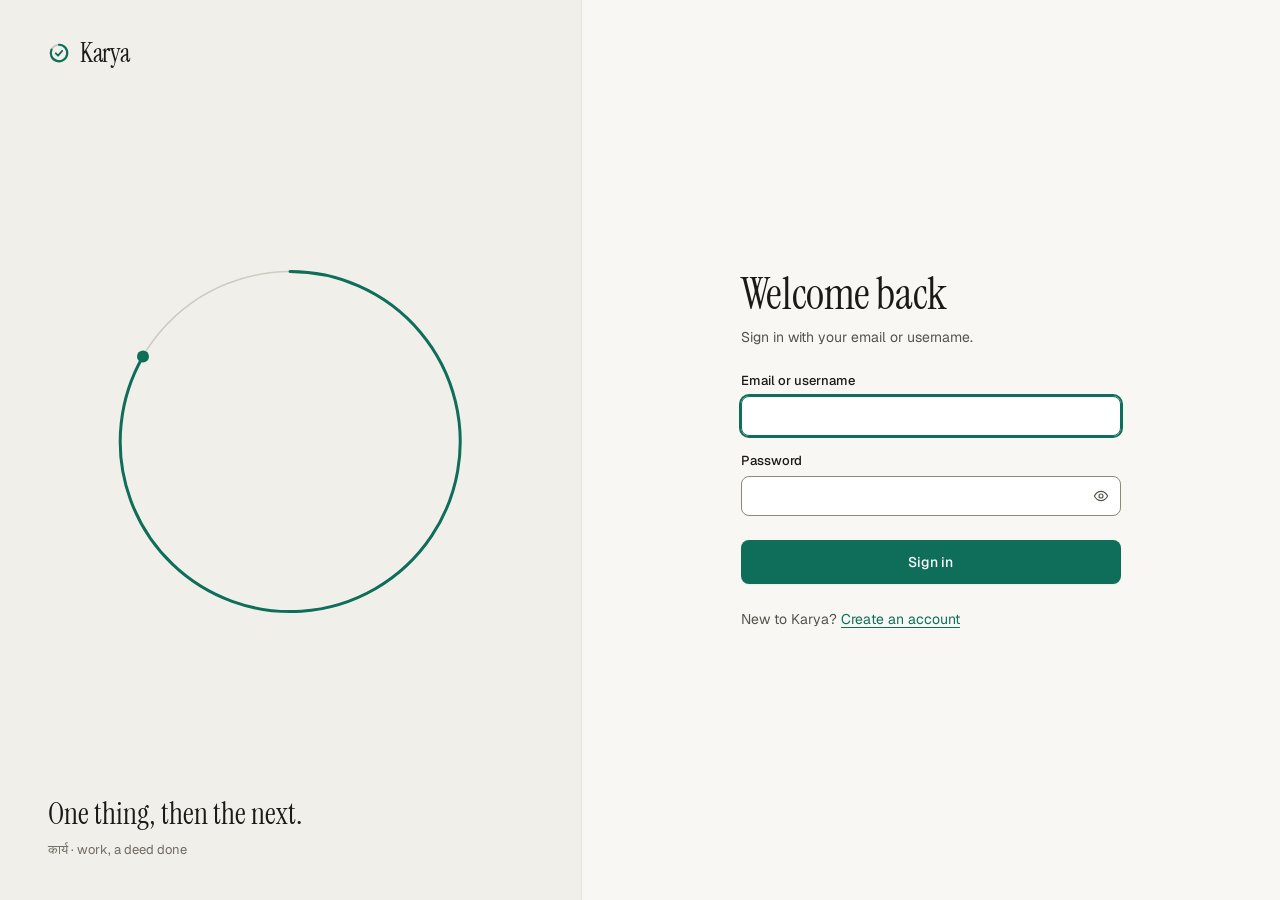
==== frontend/login.html @ 40650b85 "feat: add vanilla JavaScript frontend for Karya" ====
<!doctype html>
<html lang="en">
<head>
<meta charset="utf-8">
<meta name="viewport" content="width=device-width, initial-scale=1">
<title>Sign in · Karya</title>
<link rel="preconnect" href="https://fonts.googleapis.com">
<link href="https://fonts.googleapis.com/css2?family=Geist:wght@400;500;600&family=Instrument+Serif&display=swap" rel="stylesheet">
<link rel="stylesheet" href="css/tokens.css">
<link rel="stylesheet" href="css/components.css">
<link rel="stylesheet" href="css/pages.css">
</head>
<body>
<div class="auth">
  <aside class="auth-aside">
    <a class="brand" href="login.html" aria-label="Karya"><svg viewBox="0 0 24 24" fill="none" aria-hidden="true"><circle cx="12" cy="12" r="9" stroke="currentColor" stroke-opacity=".18" stroke-width="2"/><path d="M12 3a9 9 0 1 1-8.2 5.3" stroke="var(--accent)" stroke-width="2.4" stroke-linecap="round"/><path d="M8.5 12.3l2.5 2.5 4.5-5" stroke="var(--accent)" stroke-width="2" stroke-linecap="round" stroke-linejoin="round"/></svg>Karya</a>
    <svg class="art" viewBox="0 0 420 420" fill="none" aria-hidden="true"><circle cx="210" cy="210" r="170" stroke="var(--line-strong)" stroke-width="1.5"/><path d="M210 40a170 170 0 1 1-147 85" stroke="var(--accent)" stroke-width="3" stroke-linecap="round"/><circle cx="63" cy="125" r="6" fill="var(--accent)"/></svg>
    <p class="cap">One thing, then the next.<small>कार्य · work, a deed done</small></p>
  </aside>
  <main class="auth-main">
    <div class="auth-card">
      <div class="auth-head">
        <a class="brand m-brand" href="login.html">Karya</a>
        <h1 class="t-display">Welcome back</h1>
        <p class="muted">Sign in with your email or username.</p>
      </div>
      <div id="banner"></div>
      <form id="form" novalidate>
        <div class="field"><label class="label" for="identifier">Email or username</label><input id="identifier" class="input" type="text" autocomplete="username" maxlength="255" autofocus></div>
        <div class="field">
          <label class="label" for="password">Password</label>
          <div class="input-wrap">
            <input id="password" class="input" type="password" autocomplete="current-password" maxlength="128">
            <button type="button" id="toggle" class="btn btn-ghost btn-icon input-end" aria-label="Show password"></button>
          </div>
        </div>
        <button type="submit" id="submit" class="btn btn-primary btn-lg btn-block" style="margin-top: 8px">Sign in</button>
      </form>
      <p class="auth-foot">New to Karya? <a href="register.html">Create an account</a></p>
    </div>
  </main>
</div>
<script type="module" src="js/login.js"></script>
</body>
</html>
---- frontend/css/tokens.css ----
/* Karya design system — tokens + components. Plain CSS, no build step. */
:root{
  --bg:#F8F7F4; --surface:#FFFFFF; --sunken:#F1EFEA; --hover:#F5F3EF;
  --line:#E6E3DC; --line-strong:#CFCBC0; --control:#8C887C;
  --text:#1B1A17; --text-2:#55524B; --text-3:#6F6B62;
  --accent:#0F6E5A; --accent-hover:#0B5848; --accent-press:#094A3C;
  --accent-soft:#E4F2ED; --accent-line:#B5D8CC; --on-accent:#FFFFFF;
  --danger:#B3321D; --danger-hover:#962A18; --danger-soft:#FBEBE6; --danger-line:#EDC3B8;
  --warn:#855400; --warn-soft:#FAF0D8; --warn-line:#E8D29A;
  --inverse:#1B1A17; --on-inverse:#F8F7F4; --toast-ok:#7FD3BA; --toast-err:#F4A08C;
  --scrim:rgba(27,26,23,.40);
  --font:"Geist",ui-sans-serif,system-ui,-apple-system,"Segoe UI",sans-serif;
  --serif:"Instrument Serif",Georgia,"Times New Roman",serif;
  --sp-1:4px;--sp-2:8px;--sp-3:12px;--sp-4:16px;--sp-5:20px;--sp-6:24px;--sp-8:32px;--sp-10:40px;--sp-14:56px;--sp-18:72px;
  --r-xs:4px;--r-sm:6px;--r-md:8px;--r-lg:12px;--r-xl:16px;--r-full:999px;
  --sh-1:0 1px 2px rgba(27,26,23,.05);
  --sh-2:0 8px 24px rgba(27,26,23,.08),0 1px 2px rgba(27,26,23,.06);
  --sh-3:0 24px 64px rgba(27,26,23,.16),0 2px 6px rgba(27,26,23,.06);
  --ease:cubic-bezier(.2,.7,.2,1); --ease-in:cubic-bezier(.4,0,1,1);
  --d1:120ms; --d2:200ms; --d3:280ms;
}
[data-theme="dark"]{
  --bg:#131312; --surface:#1B1B19; --sunken:#222220; --hover:#1F1F1D;
  --line:#2E2D2A; --line-strong:#44423D; --control:#77736A;
  --text:#EDEBE5; --text-2:#B8B4AA; --text-3:#928E84;
  --accent:#4CC3A5; --accent-hover:#6ED3B9; --accent-press:#8BDFCB;
  --accent-soft:#16302A; --accent-line:#245044; --on-accent:#06251D;
  --danger:#F08A74; --danger-hover:#F5A592; --danger-soft:#3A1D17; --danger-line:#6A3226;
  --warn:#E8B857; --warn-soft:#33290F; --warn-line:#5E4A1A;
  --inverse:#EDEBE5; --on-inverse:#1B1A17; --toast-ok:#0F6E5A; --toast-err:#B3321D;
  --scrim:rgba(0,0,0,.6);
}
@media (prefers-color-scheme:dark){:root:not([data-theme="light"]){
  --bg:#131312; --surface:#1B1B19; --sunken:#222220; --hover:#1F1F1D;
  --line:#2E2D2A; --line-strong:#44423D; --control:#77736A;
  --text:#EDEBE5; --text-2:#B8B4AA; --text-3:#928E84;
  --accent:#4CC3A5; --accent-hover:#6ED3B9; --accent-press:#8BDFCB;
  --accent-soft:#16302A; --accent-line:#245044; --on-accent:#06251D;
  --danger:#F08A74; --danger-hover:#F5A592; --danger-soft:#3A1D17; --danger-line:#6A3226;
  --warn:#E8B857; --warn-soft:#33290F; --warn-line:#5E4A1A;
  --inverse:#EDEBE5; --on-inverse:#1B1A17; --toast-ok:#0F6E5A; --toast-err:#B3321D;
  --scrim:rgba(0,0,0,.6);
}}
---- frontend/css/components.css ----
*{box-sizing:border-box}
html,body{margin:0}
body{font-family:var(--font);font-size:14px;line-height:22px;color:var(--text);background:var(--bg);-webkit-font-smoothing:antialiased}
h1,h2,h3,h4,p{margin:0}
button,input,textarea,select{font:inherit;color:inherit}
a{color:var(--accent);text-underline-offset:3px}
a:hover{color:var(--accent-hover)}
.num,time{font-variant-numeric:tabular-nums}
.sr-only{position:absolute;width:1px;height:1px;overflow:hidden;clip:rect(0 0 0 0);white-space:nowrap}

/* type scale */
.t-display{font-family:var(--serif);font-size:44px;line-height:48px;font-weight:400;letter-spacing:-.01em}
.t-h1{font-size:30px;line-height:36px;font-weight:600;letter-spacing:-.02em}
.t-h2{font-size:20px;line-height:28px;font-weight:600;letter-spacing:-.01em}
.t-h3{font-size:16px;line-height:24px;font-weight:500}
.t-body{font-size:14px;line-height:22px}
.t-small{font-size:13px;line-height:20px}
.t-cap{font-size:12px;line-height:16px;letter-spacing:.01em}
.muted{color:var(--text-2)} .faint{color:var(--text-3)}

/* focus ring: one rule for everything */
:is(a,button,input,textarea,select,[tabindex]):focus-visible,.is-focus{outline:2px solid var(--accent);outline-offset:2px}

/* icons */
.i{width:16px;height:16px;fill:none;stroke:currentColor;stroke-width:1.75;stroke-linecap:round;stroke-linejoin:round;flex:none}
.i-lg{width:20px;height:20px}

/* buttons */
.btn{display:inline-flex;align-items:center;justify-content:center;gap:8px;height:40px;padding:0 16px;border-radius:var(--r-md);border:1px solid transparent;font-size:14px;line-height:20px;font-weight:500;cursor:pointer;text-decoration:none;white-space:nowrap;transition:background var(--d1) var(--ease),border-color var(--d1) var(--ease),color var(--d1) var(--ease),box-shadow var(--d1) var(--ease)}
.btn-sm{height:32px;padding:0 12px;font-size:13px}
.btn-lg{height:44px}
.btn-block{width:100%}
.btn-primary{background:var(--accent);color:var(--on-accent);box-shadow:var(--sh-1)}
.btn-primary:is(:hover,.is-hover){background:var(--accent-hover);color:var(--on-accent)}
.btn-primary:is(:active,.is-active){background:var(--accent-press)}
.btn-secondary{background:var(--surface);color:var(--text);border-color:var(--line-strong);box-shadow:var(--sh-1)}
.btn-secondary:is(:hover,.is-hover){background:var(--hover);border-color:var(--text-3)}
.btn-secondary:is(:active,.is-active){background:var(--sunken)}
.btn-ghost{background:transparent;color:var(--text-2)}
.btn-ghost:is(:hover,.is-hover){background:var(--sunken);color:var(--text)}
.btn-ghost:is(:active,.is-active){background:var(--line)}
.btn-danger{background:var(--danger);color:#fff;box-shadow:var(--sh-1)}
.btn-danger:is(:hover,.is-hover){background:var(--danger-hover);color:#fff}
.btn-danger-ghost{background:transparent;color:var(--danger);border-color:var(--danger-line)}
.btn-danger-ghost:is(:hover,.is-hover){background:var(--danger-soft)}
.btn-icon{width:32px;height:32px;padding:0}
.btn:is(:disabled,[aria-disabled="true"]),.btn.is-disabled{background:var(--line);color:var(--text-3);border-color:transparent;box-shadow:none;cursor:not-allowed}
.btn.is-loading{cursor:progress;pointer-events:none}
.spin{width:14px;height:14px;border:2px solid currentColor;border-right-color:transparent;border-radius:50%;animation:spin .7s linear infinite;flex:none}
@keyframes spin{to{transform:rotate(360deg)}}
.link-btn{background:none;border:0;padding:0;color:var(--accent);font-weight:500;cursor:pointer;text-decoration:underline;text-underline-offset:3px}
.link-btn:hover{color:var(--accent-hover)}
.link-btn:disabled{color:var(--text-3);cursor:not-allowed;text-decoration:none}

/* fields */
.field{display:grid;gap:6px}
.label{font-size:13px;line-height:18px;font-weight:500;color:var(--text)}
.label .opt{font-weight:400;color:var(--text-3)}
.input,.textarea{width:100%;height:40px;padding:0 12px;background:var(--surface);border:1px solid var(--control);border-radius:var(--r-md);font-size:14px;line-height:20px;color:var(--text);transition:border-color var(--d1) var(--ease),background var(--d1) var(--ease)}
.textarea{height:auto;min-height:88px;padding:10px 12px;resize:vertical;display:block}
.input::placeholder,.textarea::placeholder{color:var(--text-3)}
.input:is(:hover,.is-hover),.textarea:hover{border-color:var(--text-3)}
.input:focus-visible,.textarea:focus-visible,.input.is-focus{border-color:var(--accent);outline-offset:0}
.input.is-error,.textarea.is-error,.input[aria-invalid="true"]{border-color:var(--danger);background:var(--surface)}
.input:disabled,.input.is-disabled{background:var(--sunken);color:var(--text-3);cursor:not-allowed}
.hint{font-size:12.5px;line-height:18px;color:var(--text-3)}
.err{display:flex;align-items:flex-start;gap:6px;font-size:13px;line-height:18px;color:var(--danger)}
.err .i{margin-top:1px}
.input-wrap{position:relative}
.input-wrap .input{padding-right:44px}
.input-end{position:absolute;right:4px;top:4px}
.grid-2{display:grid;grid-template-columns:repeat(2,minmax(0,1fr));gap:12px}

/* banners */
.banner{display:flex;gap:10px;padding:12px 14px;border-radius:var(--r-md);border:1px solid var(--line);background:var(--sunken);color:var(--text);font-size:13.5px;line-height:20px}
.banner .i{margin-top:2px}
.banner b{font-weight:600}
.banner-error{background:var(--danger-soft);border-color:var(--danger-line)}
.banner-error .i{color:var(--danger)}
.banner-warn{background:var(--warn-soft);border-color:var(--warn-line)}
.banner-warn .i{color:var(--warn)}
.banner-ok{background:var(--accent-soft);border-color:var(--accent-line)}
.banner-ok .i{color:var(--accent)}
.banner-info .i{color:var(--text-2)}

/* OTP */
.otp{display:flex;gap:8px}
.otp-cell{width:52px;height:60px;padding:0;text-align:center;font-size:24px;line-height:32px;font-weight:500;font-variant-numeric:tabular-nums;background:var(--surface);border:1px solid var(--control);border-radius:var(--r-md);transition:border-color var(--d1) var(--ease),background var(--d1) var(--ease)}
.otp-cell:nth-child(3){margin-right:8px}
.otp-cell:is(:hover,.is-hover){border-color:var(--text-3)}
.otp-cell:focus-visible,.otp-cell.is-focus{border-color:var(--accent);outline-offset:0}
.otp-cell.is-filled{border-color:var(--text-2)}
.otp-cell.is-error{border-color:var(--danger);background:var(--danger-soft)}
.otp-cell:disabled{background:var(--sunken);color:var(--text-3);cursor:not-allowed}

/* ring checkbox — the signature */
.check{position:relative;display:inline-grid;place-items:center;width:20px;height:20px;flex:none}
.check-input{position:absolute;z-index:1;inset:-12px;width:44px;height:44px;margin:0;opacity:0;cursor:pointer}
.check-box{width:20px;height:20px;border-radius:50%;border:1.5px solid var(--control);background:var(--surface);display:grid;place-items:center;transition:background var(--d2) var(--ease),border-color var(--d2) var(--ease),transform var(--d1) var(--ease)}
.check-box svg{width:12px;height:12px;fill:none;stroke:var(--on-accent);stroke-width:2.6;stroke-linecap:round;stroke-linejoin:round;stroke-dasharray:16;stroke-dashoffset:16;transition:stroke-dashoffset 220ms var(--ease) 60ms}
.check:hover .check-box,.check-box.is-hover{border-color:var(--accent)}
.check-input:active + .check-box{transform:scale(.9)}
.check-input:checked + .check-box,.check-box.is-on{background:var(--accent);border-color:var(--accent)}
.check-input:checked + .check-box svg,.check-box.is-on svg{stroke-dashoffset:0}
.check-input:focus-visible + .check-box{outline:2px solid var(--accent);outline-offset:2px}
.check-input:disabled + .check-box{background:var(--sunken);border-color:var(--line);cursor:not-allowed}

/* segmented control (status filter, priority in dialog) */
.seg{display:inline-flex;gap:2px;padding:2px;background:var(--sunken);border:1px solid var(--line);border-radius:var(--r-md)}
.seg label{position:relative;display:flex;flex:1}
.seg input{position:absolute;inset:0;width:100%;height:100%;margin:0;opacity:0;cursor:pointer}
.seg label>span{display:flex;align-items:center;justify-content:center;gap:6px;flex:1;height:30px;padding:0 12px;border-radius:var(--r-sm);font-size:13px;font-weight:500;color:var(--text-2);white-space:nowrap;transition:background var(--d1) var(--ease),color var(--d1) var(--ease),box-shadow var(--d1) var(--ease)}
.seg label:hover>span{color:var(--text)}
.seg input:checked + span{background:var(--surface);color:var(--text);box-shadow:var(--sh-1),0 0 0 1px var(--line)}
.seg input:focus-visible + span{outline:2px solid var(--accent);outline-offset:1px}
.seg-block{display:flex;width:100%}
.seg-block label>span{height:36px}

/* filter chips */
.chip{display:inline-flex;align-items:center;gap:6px;height:30px;padding:0 12px;border-radius:var(--r-full);border:1px solid var(--line-strong);background:var(--surface);font-size:13px;font-weight:500;color:var(--text-2);cursor:pointer;white-space:nowrap;transition:background var(--d1) var(--ease),border-color var(--d1) var(--ease),color var(--d1) var(--ease)}
.chip:is(:hover,.is-hover){background:var(--hover);color:var(--text)}
.chip[aria-pressed="true"]{background:var(--accent-soft);border-color:var(--accent-line);color:var(--accent-hover);font-weight:600}
.chip[aria-pressed="true"]::before{content:"";width:6px;height:6px;border-radius:50%;background:currentColor}

/* select / sort menu */
.menu{position:relative;display:inline-block}
.popover{position:absolute;right:0;top:calc(100% + 6px);z-index:5;min-width:224px;padding:6px;background:var(--surface);border:1px solid var(--line);border-radius:var(--r-lg);box-shadow:var(--sh-2);animation:pop var(--d1) var(--ease)}
@keyframes pop{from{opacity:0;transform:translateY(-4px)}}
.menu-label{padding:6px 10px 4px;font-size:12px;line-height:16px;color:var(--text-3)}
.menu-item{display:flex;align-items:center;gap:8px;width:100%;height:34px;padding:0 10px;border:0;background:none;border-radius:var(--r-sm);font-size:13.5px;text-align:left;color:var(--text);cursor:pointer}
.menu-item:is(:hover,.is-hover){background:var(--sunken)}
.menu-item .tick{margin-left:auto;color:var(--accent);opacity:0}
.menu-item[aria-checked="true"]{font-weight:500}
.menu-item[aria-checked="true"] .tick{opacity:1}
.menu-sep{height:1px;margin:6px -6px;background:var(--line)}

/* search */
.search{position:relative;flex:1;min-width:0}
.search .input{padding-left:36px;padding-right:36px}
.search>.i{position:absolute;left:12px;top:12px;color:var(--text-3);pointer-events:none}
.search .input-end{right:4px}

/* badges + priority glyph */
.bars{display:inline-flex;align-items:flex-end;gap:2px;height:11px}
.bars i{width:3px;border-radius:1px;background:currentColor;opacity:.28}
.bars i:nth-child(1){height:5px}.bars i:nth-child(2){height:8px}.bars i:nth-child(3){height:11px}
.b1 i:nth-child(1),.b2 i:nth-child(-n+2),.b3 i{opacity:1}
.badge{display:inline-flex;align-items:center;gap:6px;height:22px;padding:0 8px;border-radius:var(--r-full);border:1px solid var(--line);background:var(--sunken);color:var(--text-2);font-size:12px;line-height:16px;font-weight:500;white-space:nowrap}
.badge-urgent{background:var(--danger-soft);border-color:var(--danger-line);color:var(--danger)}
.badge-important{background:var(--warn-soft);border-color:var(--warn-line);color:var(--warn)}
.badge-done{background:var(--accent-soft);border-color:var(--accent-line);color:var(--accent-hover)}

/* app shell */
.app{position:relative;background:var(--bg);color:var(--text)}
.appbar{height:60px;display:flex;align-items:center;justify-content:space-between;padding:0 32px;border-bottom:1px solid var(--line);background:var(--bg)}
.brand{display:inline-flex;align-items:center;gap:10px;font-family:var(--serif);font-size:26px;line-height:1;color:var(--text);text-decoration:none;letter-spacing:-.01em}
.brand:hover{color:var(--text)}
.brand svg{width:22px;height:22px}
.acct{display:inline-flex;align-items:center;gap:8px;height:36px;padding:0 10px 0 4px;border-radius:var(--r-full);border:1px solid var(--line);background:var(--surface);font-size:13px;font-weight:500;color:var(--text);cursor:pointer;transition:background var(--d1) var(--ease)}
.acct:hover{background:var(--hover)}
.avatar{display:grid;place-items:center;width:28px;height:28px;border-radius:50%;background:var(--sunken);color:var(--text-2)}
.wrap{max-width:880px;margin:0 auto;padding:40px 24px 96px}
.page-head{display:flex;align-items:flex-end;justify-content:space-between;gap:16px}
.eyebrow{font-size:13px;line-height:18px;color:var(--text-3);font-variant-numeric:tabular-nums}
.summary{display:flex;flex-wrap:wrap;gap:4px 16px;margin-top:6px;font-size:14px;color:var(--text-2)}
.summary .num{color:var(--text);font-weight:600}
.summary .is-overdue{display:inline-flex;align-items:center;gap:5px;color:var(--danger)}
.summary .is-overdue .num{color:var(--danger)}
.toolbar{display:flex;gap:8px;margin-top:28px}
.filters{display:flex;flex-wrap:wrap;align-items:center;gap:10px 16px;margin:12px 0 16px}
.filters .lbl{font-size:12px;color:var(--text-3);margin-right:-6px}
.chips{display:flex;flex-wrap:wrap;gap:6px}

/* task list + row */
.list{background:var(--surface);border:1px solid var(--line);border-radius:var(--r-lg);box-shadow:var(--sh-1);overflow:hidden}
.row{position:relative;display:grid;grid-template-columns:44px minmax(0,1fr) auto 76px;align-items:center;column-gap:4px;padding:10px 8px 10px 4px;border-top:1px solid var(--line);background:var(--surface);transition:background var(--d1) var(--ease),opacity var(--d2) var(--ease)}
.row:first-child{border-top:0}
.row:is(:hover,.is-hover){background:var(--hover)}
.row:focus-within{background:var(--hover)}
.row-check{display:grid;place-items:center;width:44px;height:44px}
.row-body{min-width:0;display:grid;gap:2px;padding:2px 0}
.row-title{font-size:14.5px;line-height:22px;font-weight:500;color:var(--text);transition:color var(--d2) var(--ease);cursor:pointer;background-image:linear-gradient(currentColor,currentColor);background-repeat:no-repeat;background-position:0 58%;background-size:0% 1.5px;-webkit-box-decoration-break:clone;box-decoration-break:clone}
.row-title>span{transition:inherit}
.row-desc{font-size:13px;line-height:18px;color:var(--text-3);white-space:nowrap;overflow:hidden;text-overflow:ellipsis}
.row-meta{display:flex;align-items:center;gap:12px;padding:0 8px}
.due{display:inline-flex;align-items:center;gap:5px;font-size:13px;line-height:18px;color:var(--text-2);font-variant-numeric:tabular-nums;white-space:nowrap}
.due.is-overdue{color:var(--danger);font-weight:500}
.due.is-today{color:var(--text);font-weight:500}
.row-actions{display:flex;justify-content:flex-end;gap:2px;opacity:0;transition:opacity var(--d1) var(--ease)}
.row:is(:hover,.is-hover) .row-actions,.row:focus-within .row-actions,.row.is-editing .row-actions{opacity:1}
.row.is-done .row-title{background-size:100% 1.5px;color:var(--text-3);transition:background-size 260ms var(--ease),color var(--d2) var(--ease) 120ms}
.row.is-done .row-desc,.row.is-done .row-meta{opacity:.6}
.row.is-done .badge-urgent,.row.is-done .badge-important{background:var(--sunken);border-color:var(--line);color:var(--text-3)}
.row.is-done .due.is-overdue{color:var(--text-3);font-weight:400}
.row.is-editing{background:var(--accent-soft);box-shadow:inset 2px 0 0 var(--accent)}
.row.is-deleting{opacity:.55;pointer-events:none}
.row.is-deleting .row-actions{opacity:1}
.row.is-collapsing{animation:collapse var(--d2) var(--ease) forwards;overflow:hidden}
@keyframes collapse{to{opacity:0;max-height:0;padding-top:0;padding-bottom:0;border-top-width:0}}
.pager{display:flex;align-items:center;justify-content:space-between;gap:12px;padding-top:16px;font-size:13px;color:var(--text-3)}
.pager .btns{display:flex;gap:8px}

/* skeleton */
.skel{display:block;height:12px;border-radius:var(--r-sm);background:var(--sunken);animation:pulse 1.4s ease-in-out infinite}
@keyframes pulse{50%{opacity:.45}}
.row-skel{display:grid;grid-template-columns:44px minmax(0,1fr) 120px;align-items:center;column-gap:4px;padding:16px 16px 16px 4px;border-top:1px solid var(--line)}
.row-skel:first-child{border-top:0}

/* empty / state blocks */
.empty{display:grid;justify-items:center;text-align:center;gap:8px;padding:72px 24px}
.empty .t-display{font-size:32px;line-height:38px;margin-top:12px}
.empty p{max-width:340px;color:var(--text-2)}
.empty .btn{margin-top:12px}
.ring-art{width:88px;height:88px}

/* dialog + scrim */
.scrim{position:absolute;inset:0;z-index:20;display:grid;place-items:center;padding:24px;background:var(--scrim);animation:fade var(--d2) var(--ease)}
@keyframes fade{from{opacity:0}}
.dialog{width:100%;max-width:520px;background:var(--surface);border:1px solid var(--line);border-radius:var(--r-xl);box-shadow:var(--sh-3);animation:dlg var(--d3) var(--ease)}
@keyframes dlg{from{opacity:0;transform:translateY(8px) scale(.985)}}
.dialog-sm{max-width:400px}
.dialog-head{display:flex;align-items:flex-start;justify-content:space-between;gap:16px;padding:20px 24px 0}
.dialog-title{font-size:18px;line-height:26px;font-weight:600;letter-spacing:-.01em}
.dialog-body{display:grid;gap:16px;padding:16px 24px 8px}
.dialog-foot{display:flex;align-items:center;justify-content:flex-end;gap:8px;padding:16px 24px 20px}
.dialog-foot .left{margin-right:auto}
.grab{display:none;width:36px;height:4px;border-radius:2px;background:var(--line-strong);margin:8px auto 0}
.drawer{position:absolute;top:0;right:0;bottom:0;z-index:21;width:400px;max-width:100%;display:flex;flex-direction:column;background:var(--surface);border-left:1px solid var(--line);box-shadow:var(--sh-3);animation:drawer var(--d3) var(--ease)}
@keyframes drawer{from{transform:translateX(24px);opacity:0}}
.drawer-head{display:flex;align-items:center;justify-content:space-between;padding:16px 20px 16px 24px;border-bottom:1px solid var(--line)}
.drawer-body{flex:1;padding:24px;display:grid;align-content:start;gap:24px}
.drawer-foot{padding:16px 24px 24px;border-top:1px solid var(--line)}
.kv{display:grid;gap:2px}
.kv dt{font-size:12px;line-height:16px;color:var(--text-3)}
.kv dd{margin:0;font-size:14px;line-height:22px}

/* toast */
.toast{display:flex;align-items:center;gap:10px;min-height:44px;padding:8px 8px 8px 14px;max-width:420px;background:var(--inverse);color:var(--on-inverse);border-radius:var(--r-lg);box-shadow:var(--sh-2);font-size:13.5px;line-height:20px;animation:toast var(--d3) var(--ease)}
@keyframes toast{from{opacity:0;transform:translateY(12px)}}
.toast .i{color:var(--toast-ok)}
.toast-err .i{color:var(--toast-err)}
.toast-action{background:none;border:0;padding:6px 8px;border-radius:var(--r-sm);color:inherit;font-weight:600;text-decoration:underline;text-underline-offset:3px;cursor:pointer}
.toast-x{display:grid;place-items:center;width:28px;height:28px;border:0;background:none;border-radius:var(--r-sm);color:inherit;opacity:.7;cursor:pointer}
.toast-x:hover{opacity:1}

/* auth */
.auth{display:grid;grid-template-columns:minmax(0,5fr) minmax(0,6fr);min-height:900px;background:var(--bg)}
.auth-aside{position:relative;display:flex;flex-direction:column;justify-content:space-between;padding:40px 48px;background:var(--sunken);border-right:1px solid var(--line);overflow:hidden}
.auth-aside .art{position:absolute;left:50%;top:50%;width:420px;height:420px;transform:translate(-50%,-52%)}
.auth-aside .cap{position:relative;font-family:var(--serif);font-size:30px;line-height:36px;max-width:360px}
.auth-aside .cap small{display:block;margin-top:8px;font-family:var(--font);font-size:13px;line-height:20px;color:var(--text-3)}
.auth-main{display:grid;place-items:center;padding:48px 32px}
.auth-card{width:100%;max-width:380px;display:grid;gap:24px}
.auth-card form{display:grid;gap:16px}
.auth-head{display:grid;gap:8px}
.auth-foot{font-size:14px;color:var(--text-2)}
.m-brand{display:none}

/* doc helpers (system + handoff sheets) */
.tbl{width:100%;border-collapse:collapse;font-size:13px;line-height:20px}
.tbl th{text-align:left;font-weight:500;color:var(--text-3);padding:8px 12px;border-bottom:1px solid var(--line-strong)}
.tbl td{padding:10px 12px;border-bottom:1px solid var(--line);vertical-align:top}
.code{font-family:ui-monospace,SFMono-Regular,Menlo,Consolas,monospace;font-size:12px;background:var(--sunken);border:1px solid var(--line);border-radius:var(--r-xs);padding:1px 5px}
.kbd{display:inline-block;min-width:22px;padding:1px 6px;text-align:center;font-family:ui-monospace,SFMono-Regular,Menlo,monospace;font-size:11.5px;line-height:18px;border:1px solid var(--line-strong);border-bottom-width:2px;border-radius:var(--r-xs);background:var(--surface)}
.sw{height:56px;border-radius:var(--r-md);border:1px solid var(--line)}
.sec{display:grid;gap:16px}
.sec-h{font-size:12px;line-height:16px;letter-spacing:.08em;text-transform:uppercase;color:var(--text-3);font-weight:500}
.demo{display:flex;flex-wrap:wrap;align-items:center;gap:12px}
.tag{font-size:12px;line-height:16px;color:var(--text-3)}

/* tablet */
@media (max-width:900px){
  .auth{grid-template-columns:1fr}
  .auth-aside{display:none}
  .m-brand{display:inline-flex;margin-bottom:8px}
}
@media (max-width:820px){
  .appbar{padding:0 24px}
  .wrap{padding:32px 24px 80px}
  .row{grid-template-columns:44px minmax(0,1fr) auto 68px}
  .row-meta{gap:8px}
}
/* phone */
@media (max-width:560px){
  .appbar{padding:0 16px}
  .acct{padding:0 4px;border-color:transparent;background:none}
  .acct .acct-name,.acct .i-chev{display:none}
  .avatar{width:36px;height:36px}
  .wrap{padding:24px 16px 120px}
  .page-head .btn-new{display:none}
  .t-h1{font-size:26px;line-height:32px}
  .toolbar{margin-top:20px}
  .filters{flex-wrap:nowrap;overflow-x:auto;margin:12px -16px 12px;padding:2px 16px;scrollbar-width:none}
  .filters>*{flex:none}
  .chips{flex-wrap:nowrap}
  .chip,.seg label>span{min-height:44px}
  .seg label>span{height:40px}
  .btn{min-height:44px}
  .btn-icon{width:44px;height:44px}
  .input,.otp-cell{min-height:44px}
  .row{grid-template-columns:44px minmax(0,1fr);grid-template-areas:"c b" ". m";align-items:start;padding:6px 12px 12px 4px}
  .row-check{grid-area:c}.row-body{grid-area:b;padding-top:10px}.row-meta{grid-area:m;padding:2px 0 0}
  .row-actions{display:none}
  .row-title{font-size:15px}
  .pager .btns .btn{flex:1}
  .fab{position:absolute;right:16px;bottom:24px;z-index:10;display:inline-flex;height:52px;padding:0 20px;border-radius:var(--r-full);box-shadow:var(--sh-2)}
  .scrim{align-items:end;padding:0}
  .dialog{max-width:none;border-radius:var(--r-xl) var(--r-xl) 0 0;border-bottom:0;animation:sheet var(--d3) var(--ease)}
  .dialog-sm{max-width:none}
  .dialog .grab{display:block}
  .dialog-head{padding:12px 20px 0}
  .dialog-body{padding:16px 20px 8px}
  .dialog-foot{padding:16px 20px 24px}
  .drawer{width:100%}
  .otp{gap:6px}
  .otp-cell{width:44px;height:56px}
  .otp-cell:nth-child(3){margin-right:6px}
  .auth-main{place-items:start center;padding:32px 24px}
  .t-display{font-size:36px;line-height:40px}
  .toast{max-width:calc(100% - 32px)}
}
@keyframes sheet{from{transform:translateY(32px);opacity:0}}
.fab{display:none}
@media (max-width:560px){.fab{display:inline-flex}}
@media (hover:none){.row-actions{display:none}}
@media (prefers-reduced-motion:reduce){*,*::before,*::after{animation-duration:.01ms!important;animation-iteration-count:1!important;transition-duration:.01ms!important}}
---- frontend/css/pages.css ----
/* Page-level rules that the design canvas faked: real dialogs, toasts, skip link, etc. */
.skip{position:absolute;left:16px;top:-48px;z-index:50;padding:10px 14px;border-radius:var(--r-md);background:var(--inverse);color:var(--on-inverse);font-weight:500;text-decoration:none}
.skip:focus{top:12px}
[hidden]{display:none!important}

/* native <dialog> */
dialog.dialog{padding:0;margin:auto;color:var(--text);overflow:visible;max-height:calc(100dvh - 48px)}
dialog.dialog::backdrop,dialog.drawer::backdrop{background:var(--scrim);animation:fade var(--d2) var(--ease)}
dialog.drawer{position:fixed;inset:0 0 0 auto;margin:0;height:100dvh;max-height:none;padding:0;color:var(--text);border:0;border-left:1px solid var(--line)}
dialog.drawer:not([open]){display:none}
dialog.drawer[open]{display:flex}
@media (max-width:560px){
  dialog.dialog{margin:auto 0 0;width:100%;max-width:none;max-height:92dvh;overflow:auto}
  dialog.drawer{width:100%}
}

/* toasts */
.toasts{position:fixed;left:50%;bottom:24px;transform:translateX(-50%);z-index:30;display:grid;gap:8px;justify-items:center;width:max-content;max-width:calc(100% - 32px);pointer-events:none}
.toast{pointer-events:auto}
.toast span{flex:1}
@media (max-width:560px){body.has-fab .toasts{bottom:92px}}

/* floating action button is fixed on a real page */
.fab{position:fixed}

/* tasks page */
.list-area{min-height:120px}
.input.num{font-variant-numeric:tabular-nums}
.sr-status{position:absolute;width:1px;height:1px;overflow:hidden;clip:rect(0 0 0 0)}
.search .input::-webkit-search-cancel-button{display:none}
.row-title:focus-visible{outline-offset:3px}
.popover[hidden]{display:none}
.menu-item .tick{margin-left:auto}
.acct-menu{position:relative}
.acct-menu .popover{min-width:200px}
.row-skel .skel{min-width:0}
.status-note{font-size:13px;color:var(--text-3)}

/* auth pages */
.auth-card form[hidden],.auth-card [hidden]{display:none!important}
.auth-card .field{display:grid;gap:6px}
.auth-card .banner a{font-weight:500}
fieldset.otp-set{border:0;margin:0;padding:0;display:grid;gap:8px}
.ok-ring{width:56px;height:56px;border-radius:50%;background:var(--accent);display:grid;place-items:center}
.ok-ring .i{stroke:var(--on-accent);stroke-width:2.4;width:24px;height:24px}
.auth-card .resend{display:grid;gap:12px}

/* empty placeholders must not take a grid gap */
#banner:empty,#taskBanner:empty,#delBanner:empty,#limitNote:empty,#cellErr:empty{display:none}
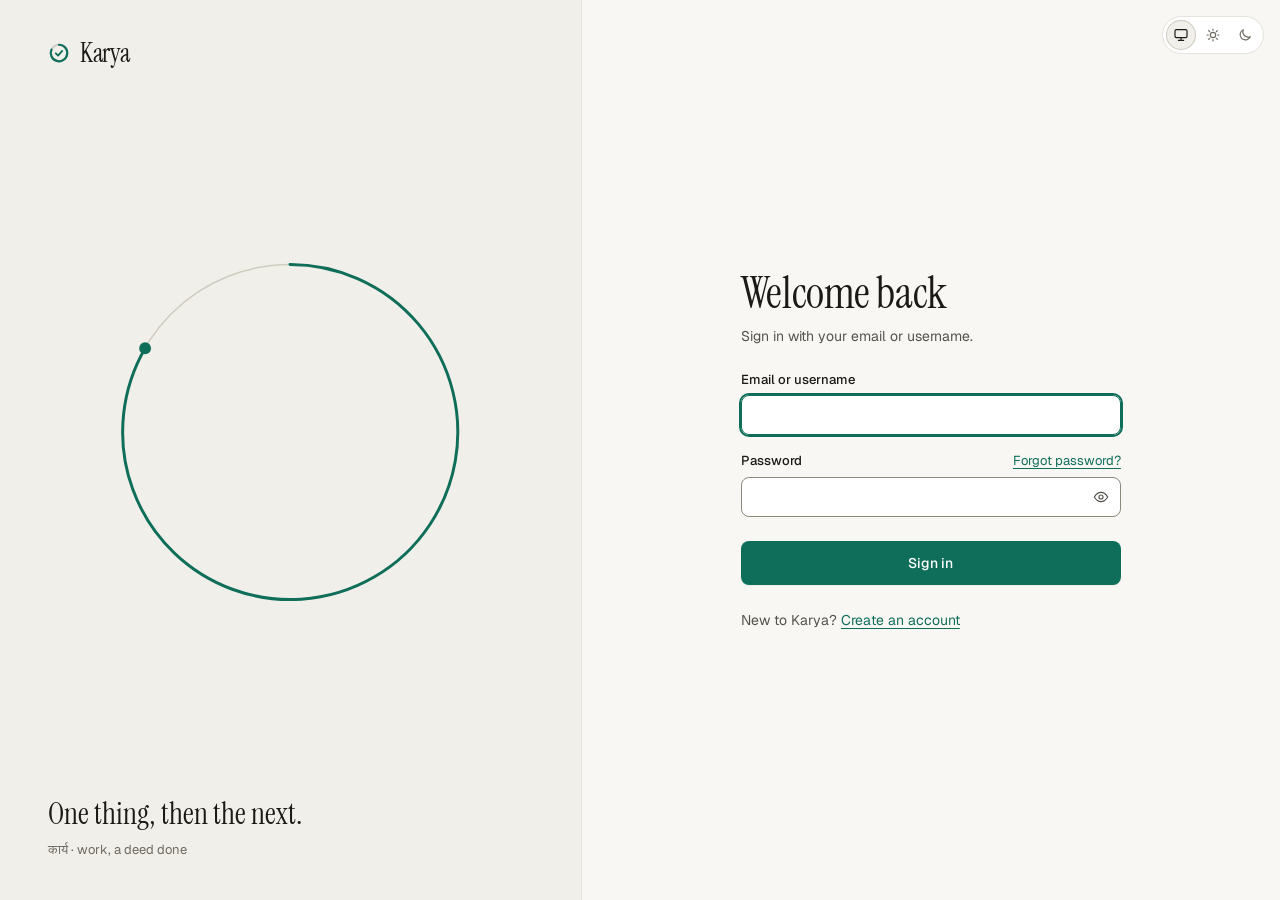
==== commit 6f8bf508: "feat: improve frontend and add password reset UI" ====
--- a/frontend/login.html
+++ b/frontend/login.html
@@ -4,6 +4,7 @@
 <meta charset="utf-8">
 <meta name="viewport" content="width=device-width, initial-scale=1">
 <title>Sign in · Karya</title>
+<script src="js/theme-init.js"></script>
 <link rel="preconnect" href="https://fonts.googleapis.com">
 <link href="https://fonts.googleapis.com/css2?family=Geist:wght@400;500;600&family=Instrument+Serif&display=swap" rel="stylesheet">
 <link rel="stylesheet" href="css/tokens.css">
@@ -18,6 +19,7 @@
     <p class="cap">One thing, then the next.<small>कार्य · work, a deed done</small></p>
   </aside>
   <main class="auth-main">
+    <div class="theme-slot" data-theme-slot></div>
     <div class="auth-card">
       <div class="auth-head">
         <a class="brand m-brand" href="login.html">Karya</a>
@@ -28,7 +30,7 @@
       <form id="form" novalidate>
         <div class="field"><label class="label" for="identifier">Email or username</label><input id="identifier" class="input" type="text" autocomplete="username" maxlength="255" autofocus></div>
         <div class="field">
-          <label class="label" for="password">Password</label>
+          <div class="label-row"><label class="label" for="password">Password</label><a class="t-small" href="reset.html" id="forgot">Forgot password?</a></div>
           <div class="input-wrap">
             <input id="password" class="input" type="password" autocomplete="current-password" maxlength="128">
             <button type="button" id="toggle" class="btn btn-ghost btn-icon input-end" aria-label="Show password"></button>
--- a/frontend/css/tokens.css
+++ b/frontend/css/tokens.css
@@ -17,9 +17,11 @@
   --sh-2:0 8px 24px rgba(27,26,23,.08),0 1px 2px rgba(27,26,23,.06);
   --sh-3:0 24px 64px rgba(27,26,23,.16),0 2px 6px rgba(27,26,23,.06);
   --ease:cubic-bezier(.2,.7,.2,1); --ease-in:cubic-bezier(.4,0,1,1);
+  color-scheme:light;
   --d1:120ms; --d2:200ms; --d3:280ms;
 }
 [data-theme="dark"]{
+  color-scheme:dark;
   --bg:#131312; --surface:#1B1B19; --sunken:#222220; --hover:#1F1F1D;
   --line:#2E2D2A; --line-strong:#44423D; --control:#77736A;
   --text:#EDEBE5; --text-2:#B8B4AA; --text-3:#928E84;
@@ -31,6 +33,7 @@
   --scrim:rgba(0,0,0,.6);
 }
 @media (prefers-color-scheme:dark){:root:not([data-theme="light"]){
+  color-scheme:dark;
   --bg:#131312; --surface:#1B1B19; --sunken:#222220; --hover:#1F1F1D;
   --line:#2E2D2A; --line-strong:#44423D; --control:#77736A;
   --text:#EDEBE5; --text-2:#B8B4AA; --text-3:#928E84;
--- a/frontend/css/components.css
+++ b/frontend/css/components.css
@@ -243,16 +243,26 @@
 .toast-x{display:grid;place-items:center;width:28px;height:28px;border:0;background:none;border-radius:var(--r-sm);color:inherit;opacity:.7;cursor:pointer}
 .toast-x:hover{opacity:1}
 
-/* auth */
-.auth{display:grid;grid-template-columns:minmax(0,5fr) minmax(0,6fr);min-height:900px;background:var(--bg)}
-.auth-aside{position:relative;display:flex;flex-direction:column;justify-content:space-between;padding:40px 48px;background:var(--sunken);border-right:1px solid var(--line);overflow:hidden}
-.auth-aside .art{position:absolute;left:50%;top:50%;width:420px;height:420px;transform:translate(-50%,-52%)}
-.auth-aside .cap{position:relative;font-family:var(--serif);font-size:30px;line-height:36px;max-width:360px}
+/* auth: exactly one viewport tall on desktop, nothing scrolls */
+.auth{display:grid;grid-template-columns:minmax(0,5fr) minmax(0,6fr);height:100vh;height:100dvh;background:var(--bg);overflow:hidden}
+.auth-aside{position:relative;display:flex;flex-direction:column;justify-content:space-between;gap:24px;min-height:0;padding:clamp(24px,5vh,40px) clamp(24px,4vw,48px);background:var(--sunken);border-right:1px solid var(--line);overflow:hidden}
+.auth-aside .art{position:absolute;left:50%;top:48%;width:min(420px,46vh,78%);aspect-ratio:1;height:auto;transform:translate(-50%,-50%)}
+.auth-aside .cap{position:relative;font-family:var(--serif);font-size:clamp(24px,4.2vh,30px);line-height:1.2;max-width:360px}
 .auth-aside .cap small{display:block;margin-top:8px;font-family:var(--font);font-size:13px;line-height:20px;color:var(--text-3)}
-.auth-main{display:grid;place-items:center;padding:48px 32px}
-.auth-card{width:100%;max-width:380px;display:grid;gap:24px}
-.auth-card form{display:grid;gap:16px}
+.auth-main{position:relative;display:grid;place-items:center;min-height:0;padding:clamp(24px,5vh,48px) 32px;overflow-y:auto}
+.auth-card{width:100%;max-width:380px;display:grid;gap:clamp(16px,3vh,24px)}
+.auth-card form{display:grid;gap:clamp(12px,2.2vh,16px)}
 .auth-head{display:grid;gap:8px}
+.label-row{display:flex;align-items:baseline;justify-content:space-between;gap:12px}
+.theme-slot{position:absolute;top:16px;right:16px}
+.theme-switch{display:inline-flex;gap:2px;padding:3px;border:1px solid var(--line);border-radius:var(--r-full);background:var(--surface)}
+.theme-switch button{display:grid;place-items:center;width:30px;height:30px;border:0;border-radius:var(--r-full);background:none;color:var(--text-3);cursor:pointer}
+.theme-switch button:hover{color:var(--text)}
+.theme-switch button[aria-checked="true"]{background:var(--sunken);color:var(--text);box-shadow:inset 0 0 0 1px var(--line-strong)}
+.acct-id{min-width:0}
+.acct-user{font-size:16px;line-height:24px;font-weight:500;color:var(--text);overflow-wrap:anywhere}
+.acct-mail{font-size:13.5px;line-height:20px;color:var(--text-3);overflow-wrap:anywhere}
+@media (max-height:720px){.auth .t-display{font-size:34px;line-height:38px}.auth-card .btn-lg{height:40px}}
 .auth-foot{font-size:14px;color:var(--text-2)}
 .m-brand{display:none}
 
@@ -270,8 +280,9 @@
 
 /* tablet */
 @media (max-width:900px){
-  .auth{grid-template-columns:1fr}
+  .auth{grid-template-columns:1fr;height:auto;min-height:100dvh;overflow:visible}
   .auth-aside{display:none}
+  .auth-main{overflow:visible}
   .m-brand{display:inline-flex;margin-bottom:8px}
 }
 @media (max-width:820px){
@@ -315,7 +326,7 @@
   .otp{gap:6px}
   .otp-cell{width:44px;height:56px}
   .otp-cell:nth-child(3){margin-right:6px}
-  .auth-main{place-items:start center;padding:32px 24px}
+  .auth-main{place-items:start center;padding:64px 24px 32px}
   .t-display{font-size:36px;line-height:40px}
   .toast{max-width:calc(100% - 32px)}
 }
@@ -324,3 +335,4 @@
 @media (max-width:560px){.fab{display:inline-flex}}
 @media (hover:none){.row-actions{display:none}}
 @media (prefers-reduced-motion:reduce){*,*::before,*::after{animation-duration:.01ms!important;animation-iteration-count:1!important;transition-duration:.01ms!important}}
+@media (max-height:660px){.auth-main{padding-block:16px}.auth-card{gap:12px}.auth-card form{gap:10px}.auth .t-display{font-size:30px;line-height:34px}.auth-head{gap:4px}.auth-card .field{gap:4px}.auth-card .hint{display:none}.auth-card .field:has(.input[aria-invalid="true"]) .hint{display:block}}
